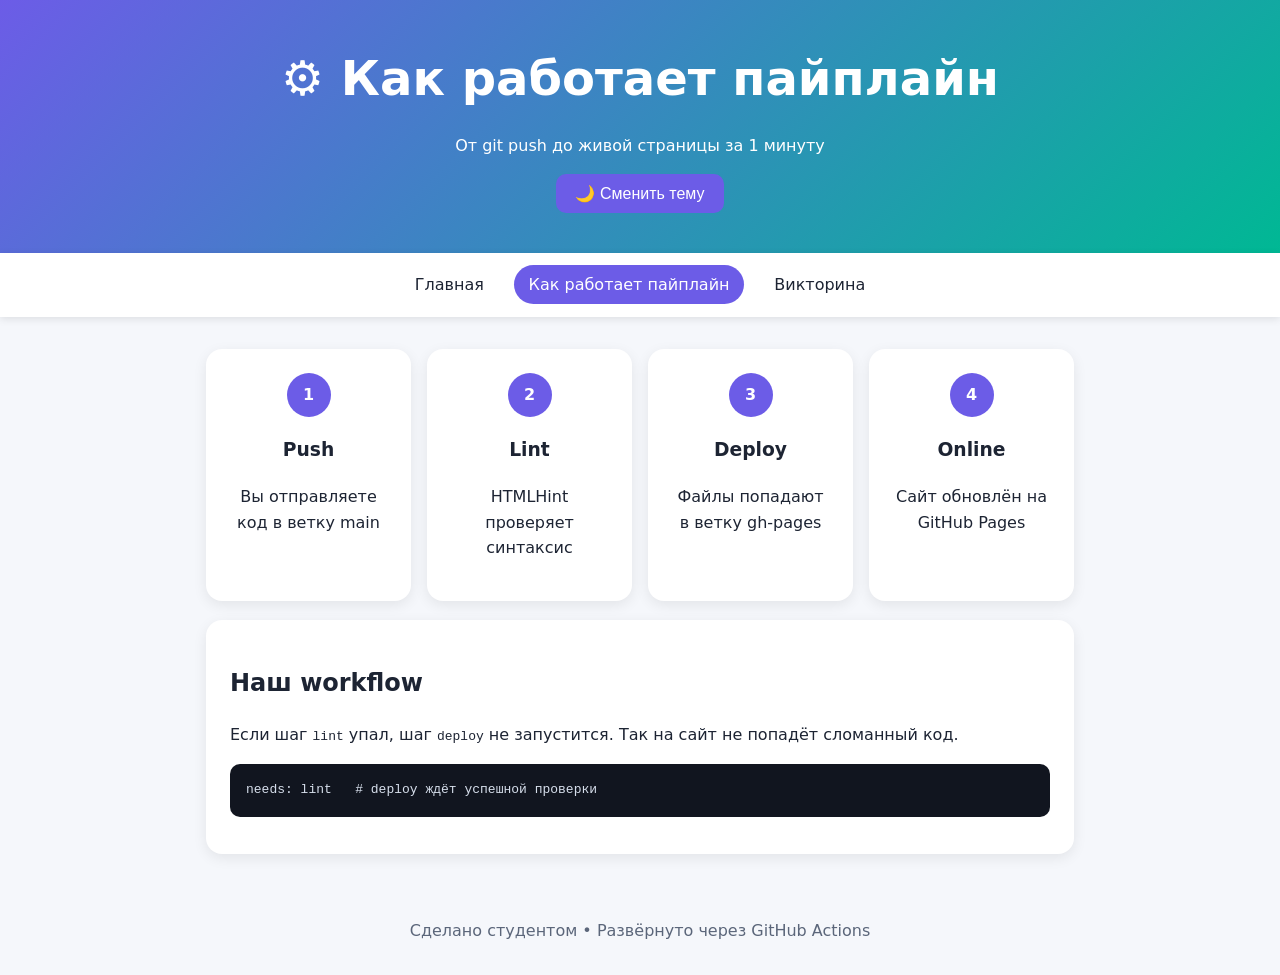
==== pipeline.html @ bac5ab26 "Create pipeline.html" ====
<!DOCTYPE html>
<html lang="ru">
<head>
  <meta charset="UTF-8">
  <meta name="viewport" content="width=device-width, initial-scale=1.0">
  <title>Как работает пайплайн</title>
  <link rel="stylesheet" href="style.css">
</head>
<body>
  <header>
    <h1>⚙️ Как работает пайплайн</h1>
    <p>От git push до живой страницы за 1 минуту</p>
    <button id="theme-toggle" type="button">🌙 Сменить тему</button>
  </header>
  <nav>
    <a href="index.html">Главная</a>
    <a class="active" href="pipeline.html">Как работает пайплайн</a>
    <a href="quiz.html">Викторина</a>
  </nav>
  <main>
    <section class="steps">
      <div class="card step"><div class="num">1</div><h3>Push</h3><p>Вы отправляете код в ветку main</p></div>
      <div class="card step"><div class="num">2</div><h3>Lint</h3><p>HTMLHint проверяет синтаксис</p></div>
      <div class="card step"><div class="num">3</div><h3>Deploy</h3><p>Файлы попадают в ветку gh-pages</p></div>
      <div class="card step"><div class="num">4</div><h3>Online</h3><p>Сайт обновлён на GitHub Pages</p></div>
    </section>
    <section class="card">
      <h2>Наш workflow</h2>
      <p>Если шаг <code>lint</code> упал, шаг <code>deploy</code> не запустится. Так на сайт не попадёт сломанный код.</p>
      <pre>needs: lint   # deploy ждёт успешной проверки</pre>
    </section>
  </main>
  <footer>Сделано студентом • Развёрнуто через GitHub Actions</footer>
  <script src="script.js"></script>
</body>
</html>
---- style.css ----
:root {
  --bg: #f5f7fb; --card: #ffffff; --text: #1d2433;
  --muted: #5b667a; --accent: #6c5ce7; --accent2: #00b894;
}
[data-theme="dark"] {
  --bg: #0f1420; --card: #1a2133; --text: #e8ecf5;
  --muted: #9aa6bf; --accent: #a29bfe; --accent2: #55efc4;
}
* { box-sizing: border-box; }
body {
  margin: 0; font-family: "Segoe UI", system-ui, sans-serif;
  background: var(--bg); color: var(--text); line-height: 1.6;
  transition: background .3s, color .3s;
}
header {
  background: linear-gradient(135deg, var(--accent), var(--accent2));
  color: #fff; padding: 2.5rem 1rem; text-align: center;
}
header h1 { margin: 0 0 .5rem; font-size: clamp(1.8rem, 5vw, 3rem); }
nav {
  display: flex; gap: 1rem; justify-content: center; flex-wrap: wrap;
  padding: .8rem; background: var(--card);
  position: sticky; top: 0; box-shadow: 0 2px 8px rgba(0,0,0,.1);
}
nav a { color: var(--text); text-decoration: none; padding: .4rem .9rem; border-radius: 20px; }
nav a:hover, nav a.active { background: var(--accent); color: #fff; }
button {
  background: var(--accent); color: #fff; border: 0; cursor: pointer;
  padding: .6rem 1.2rem; border-radius: 10px; font-size: 1rem;
}
button:hover { filter: brightness(1.1); }
main { max-width: 900px; margin: 2rem auto; padding: 0 1rem; }
.card {
  background: var(--card); padding: 1.5rem; border-radius: 16px;
  margin-bottom: 1.2rem; box-shadow: 0 4px 14px rgba(0,0,0,.08);
  transition: transform .2s;
}
.card:hover { transform: translateY(-4px); }
.steps { display: grid; gap: 1rem; grid-template-columns: repeat(auto-fit, minmax(190px, 1fr)); }
.step { text-align: center; }
.step .num {
  width: 44px; height: 44px; margin: 0 auto .5rem; border-radius: 50%;
  background: var(--accent); color: #fff; display: grid; place-items: center; font-weight: 700;
}
pre { background: #11151f; color: #d6deeb; padding: 1rem; border-radius: 10px; overflow-x: auto; }
.option { display: block; width: 100%; text-align: left; margin: .4rem 0;
  background: var(--bg); color: var(--text); border: 2px solid transparent; }
.option.correct { border-color: var(--accent2); }
.option.wrong { border-color: #d63031; }
footer { text-align: center; color: var(--muted); padding: 2rem 1rem; }
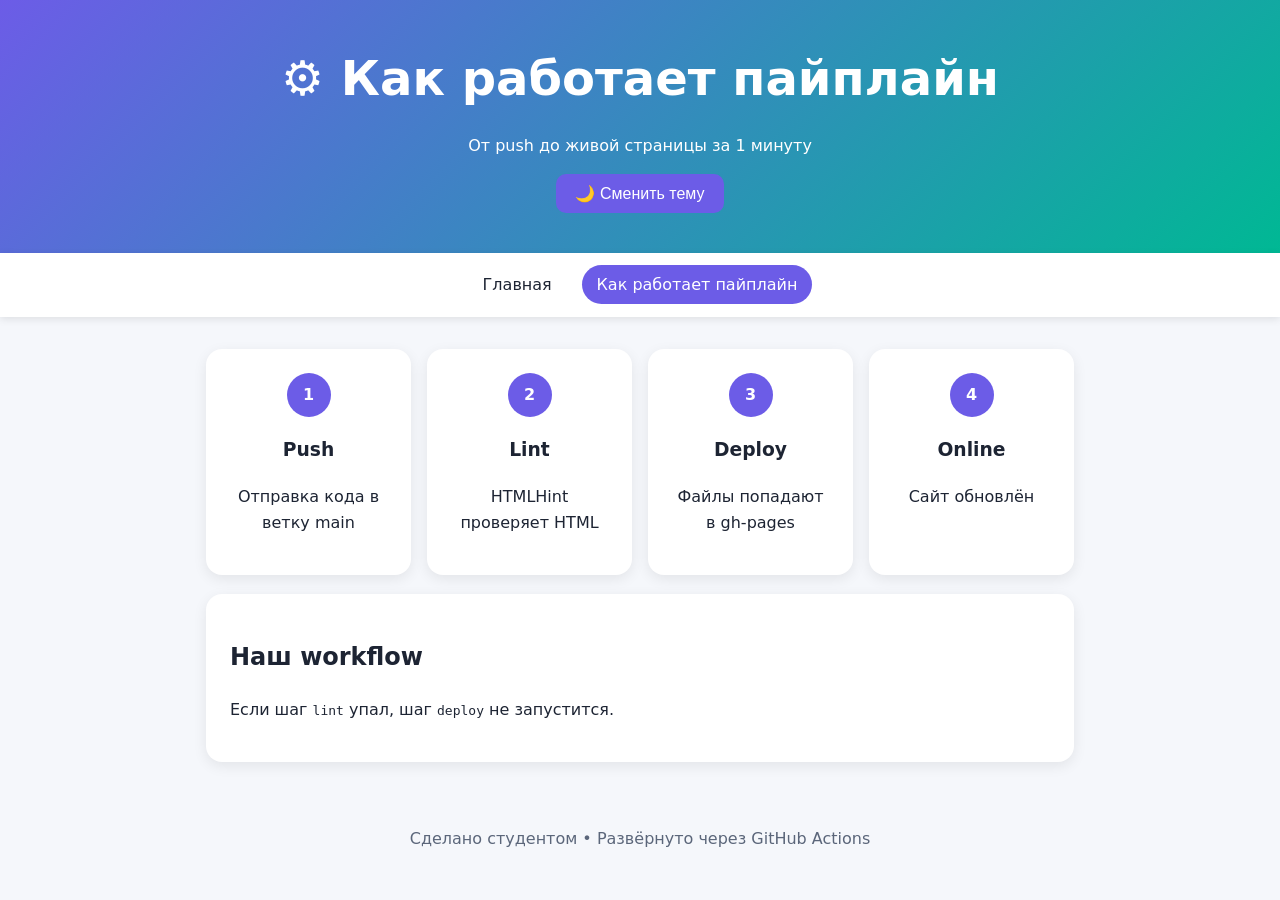
==== commit 747182f4: "Update text and structure in pipeline.html" ====
--- a/pipeline.html
+++ b/pipeline.html
@@ -9,25 +9,23 @@
 <body>
   <header>
     <h1>⚙️ Как работает пайплайн</h1>
-    <p>От git push до живой страницы за 1 минуту</p>
+    <p>От push до живой страницы за 1 минуту</p>
     <button id="theme-toggle" type="button">🌙 Сменить тему</button>
   </header>
   <nav>
     <a href="index.html">Главная</a>
     <a class="active" href="pipeline.html">Как работает пайплайн</a>
-    <a href="quiz.html">Викторина</a>
   </nav>
   <main>
     <section class="steps">
-      <div class="card step"><div class="num">1</div><h3>Push</h3><p>Вы отправляете код в ветку main</p></div>
-      <div class="card step"><div class="num">2</div><h3>Lint</h3><p>HTMLHint проверяет синтаксис</p></div>
-      <div class="card step"><div class="num">3</div><h3>Deploy</h3><p>Файлы попадают в ветку gh-pages</p></div>
-      <div class="card step"><div class="num">4</div><h3>Online</h3><p>Сайт обновлён на GitHub Pages</p></div>
+      <div class="card step"><div class="num">1</div><h3>Push</h3><p>Отправка кода в ветку main</p></div>
+      <div class="card step"><div class="num">2</div><h3>Lint</h3><p>HTMLHint проверяет HTML</p></div>
+      <div class="card step"><div class="num">3</div><h3>Deploy</h3><p>Файлы попадают в gh-pages</p></div>
+      <div class="card step"><div class="num">4</div><h3>Online</h3><p>Сайт обновлён</p></div>
     </section>
     <section class="card">
       <h2>Наш workflow</h2>
-      <p>Если шаг <code>lint</code> упал, шаг <code>deploy</code> не запустится. Так на сайт не попадёт сломанный код.</p>
-      <pre>needs: lint   # deploy ждёт успешной проверки</pre>
+      <p>Если шаг <code>lint</code> упал, шаг <code>deploy</code> не запустится.</p>
     </section>
   </main>
   <footer>Сделано студентом • Развёрнуто через GitHub Actions</footer>
